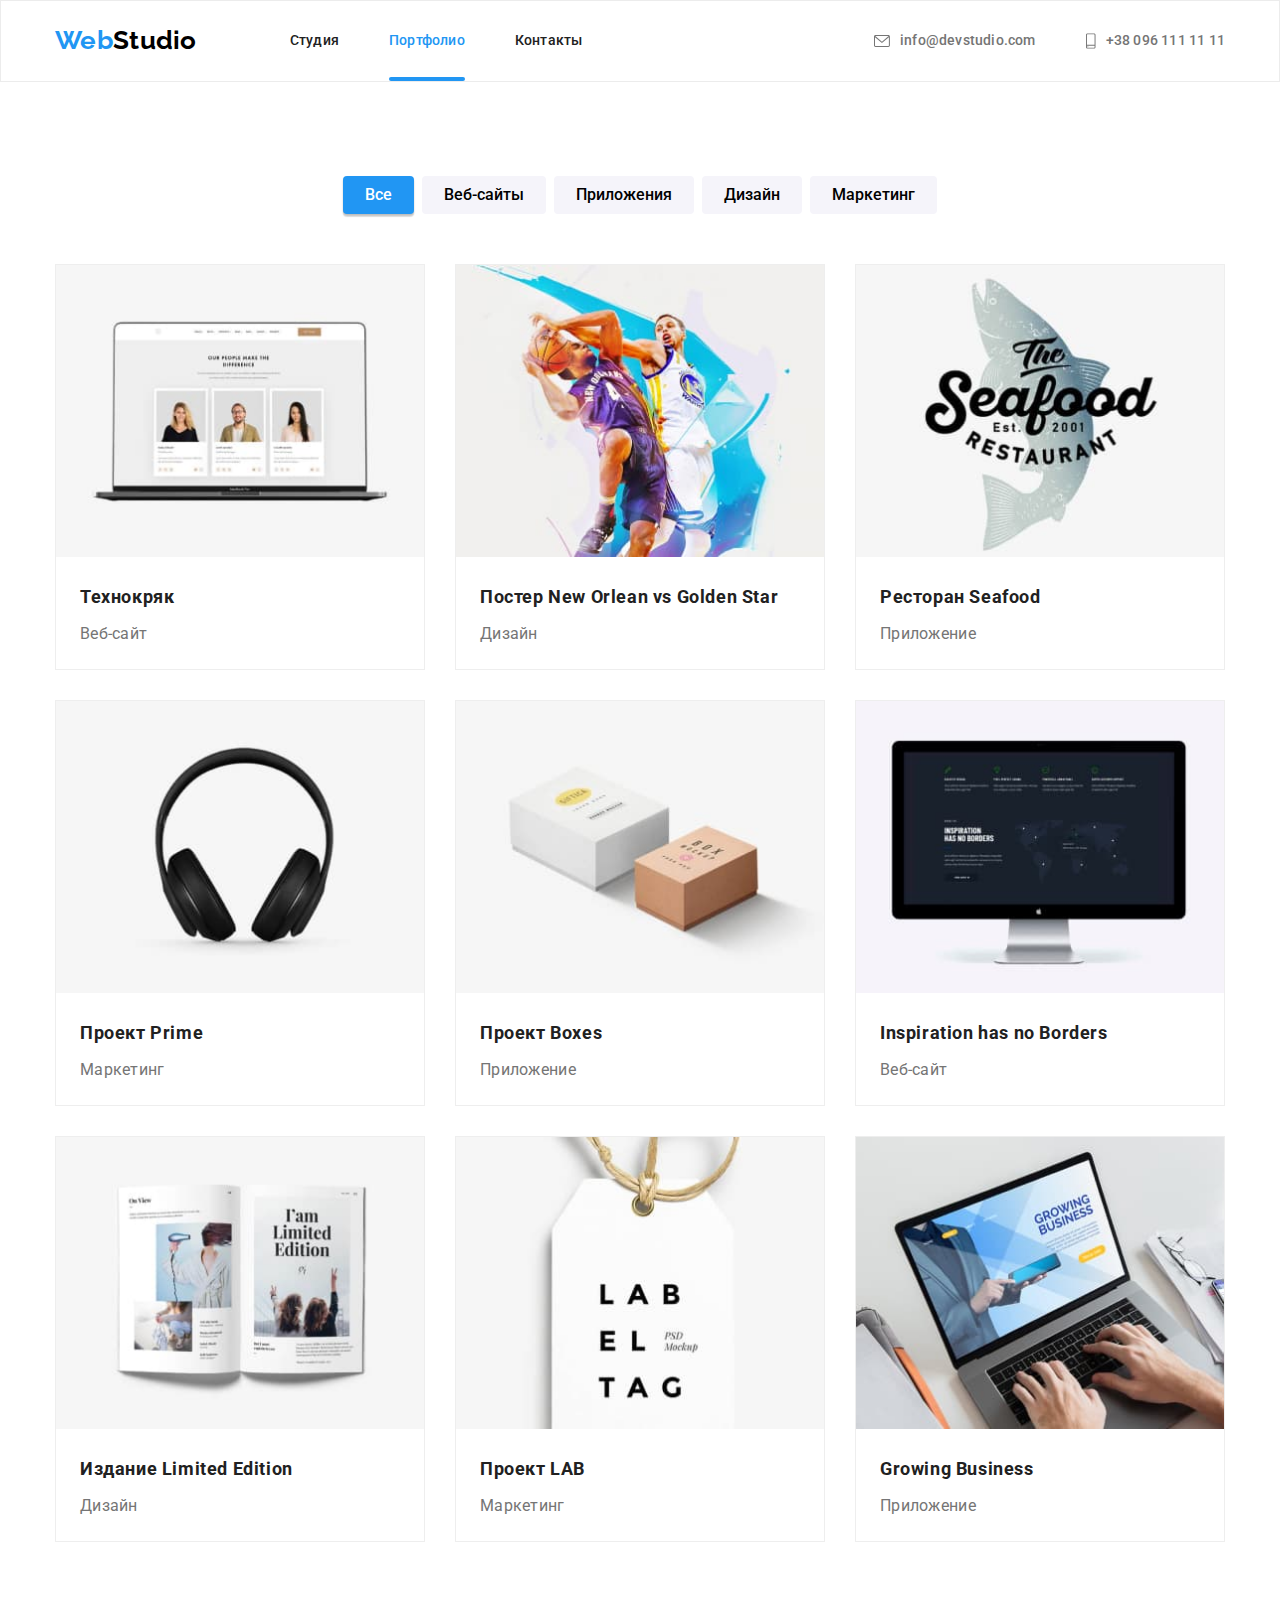
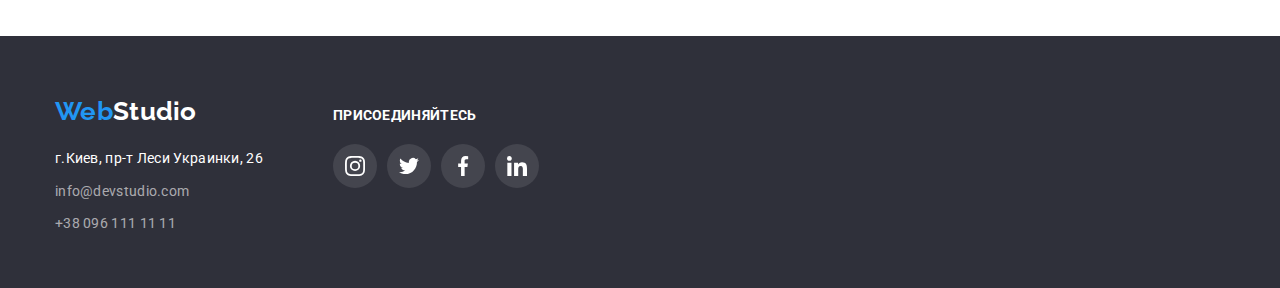
==== portfolio.html @ ea924562 "copy files" ====
<!DOCTYPE html>
<html lang="ru">
<head>
    <meta charset="UTF-8">
    <meta http-equiv="X-UA-Compatible" content="IE=edge">
    <meta name="viewport" content="width=device-width, initial-scale=1.0">
    <link rel="preconnect" href="https://fonts.googleapis.com">
    <link rel="preconnect" href="https://fonts.gstatic.com" crossorigin>
    <link href="https://fonts.googleapis.com/css2?family=Raleway:wght@700&family=Roboto:wght@400;500;700;900&display=swap" rel="stylesheet">
    <link rel="stylesheet" href="https://cdnjs.cloudflare.com/ajax/libs/modern-normalize/1.1.0/modern-normalize.min.css">
    <link rel="stylesheet" href="./css/styles.css">
    <title>Document</title>
</head>
<body>
    <!--Хедер-->
  <header class="header border">
    <div class="container">
      <nav class="header-nav">
        <a class="header-logo" lang="en" href="./index.html"> <span class="logo-part">Web</span>Studio</a>
        <ul class="header-list">
          <li class="item"><a class="header-link" href="./index.html">Студия</a></li>
          <li class="item"><a class="header-link current" href="./portfolio.html">Портфолио</a></li>
          <li class="item"><a class="header-link" href="">Контакты</a></li>
        </ul>
      </nav>
      <ul class="header-list-contact">
        <li class="item">
          <a class="header-contact" href="mailto:info@devstudio.com">
            <svg class="header-icon" width="16" height="12">
              <use href="./images/icons.svg#iconenvelope"></use>
            </svg>
            info@devstudio.com
          </a>
        </li>
        <li class="item">
          <a class="header-contact" href="tel:+380961111111">
            <svg class="header-icon" width="10" height="16">
              <use href="./images/icons.svg#iconsmartphone"></use>
            </svg>
            +38 096 111 11 11
          </a>
        </li>
      </ul>
    </div>
  </header>
  <main>
    <section class="portfolio section">
      <div class="container">
        <ul class="portfolio-list">
          <li class="item">
            <button class="portfolio-button btn-current" type="button">Все</button>
          </li>
          <li class="item">
            <button class="portfolio-button" type="button">Веб-сайты</button>
          </li>
          <li class="item">
            <button class="portfolio-button" type="button">Приложения</button>
          </li>
          <li class="item">
            <button class="portfolio-button" type="button">Дизайн</button>
          </li>
          <li class="item">
            <button class="portfolio-button" type="button">Маркетинг</button>
          </li>
        </ul>
        <ul class="flex-container">
          <li class="portfolio-project">
            <div class="portfolio-img">
              <img src="./images/img-8.jpg" alt="ноутбук с открытым сайтом" width="370" height="294">
              <div class="text">
                <p>Ресурс предлагает комплексные предложения с разным уровнем функционала и сервисов. Все это позволит посетителю получить исчерпывающие сведения о компании или частном лице.</p>
              </div>
            </div>
            <div class="project-card">
              <h2 class="portfolio-project-name">Технокряк</h2>
              <p class="portfolio-project-type">Веб-сайт</p>
            </div>
          </li>
          <li class="portfolio-project">
            <div class="portfolio-img">
              <img src="./images/img-9.jpg" alt="ноутбук с открытым сайтом" width="370" height="294">
              <div class="text">
                <p>Ресурс предлагает комплексные предложения с разным уровнем функционала и сервисов. Все это позволит посетителю
                  получить исчерпывающие сведения о компании или частном лице.</p>
              </div>
            </div>
            <div class="project-card">
              <h2 class="portfolio-project-name">Постер New Orlean vs Golden Star</h2>
              <p class="portfolio-project-type">Дизайн</p>
            </div>
          </li>
          <li class="portfolio-project">
            <div class="portfolio-img">
              <img src="./images/img-10.jpg" alt="ноутбук с открытым сайтом" width="370" height="294">
              <div class="text">
                <p>Ресурс предлагает комплексные предложения с разным уровнем функционала и сервисов. Все это позволит посетителю
                  получить исчерпывающие сведения о компании или частном лице.</p>
              </div>
            </div>
            <div class="project-card">
              <h2 class="portfolio-project-name">Ресторан Seafood</h2>
              <p class="portfolio-project-type">Приложение</p>
            </div>
          </li>
          <li class="portfolio-project">
            <div class="portfolio-img">
              <img src="./images/img-11.jpg" alt="ноутбук с открытым сайтом" width="370" height="294">
              <div class="text">
                <p>Ресурс предлагает комплексные предложения с разным уровнем функционала и сервисов. Все это позволит посетителю
                  получить исчерпывающие сведения о компании или частном лице.</p>
              </div>
            </div>
            <div class="project-card">
              <h2 class="portfolio-project-name">Проект Prime</h2>
              <p class="portfolio-project-type">Маркетинг</p>
            </div>
          </li>
          <li class="portfolio-project">
            <div class="portfolio-img">
              <img src="./images/img-12.jpg" alt="ноутбук с открытым сайтом" width="370" height="294">
              <div class="text">
                <p>Ресурс предлагает комплексные предложения с разным уровнем функционала и сервисов. Все это позволит посетителю
                  получить исчерпывающие сведения о компании или частном лице.</p>
              </div>
            </div>
            <div class="project-card">
              <h2 class="portfolio-project-name">Проект Boxes</h2>
              <p class="portfolio-project-type">Приложение</p>
            </div>
          </li>
          <li class="portfolio-project">
            <div class="portfolio-img">
              <img src="./images/img-13.jpg" alt="ноутбук с открытым сайтом" width="370" height="294">
              <div class="text">
                <p>Ресурс предлагает комплексные предложения с разным уровнем функционала и сервисов. Все это позволит посетителю
                  получить исчерпывающие сведения о компании или частном лице.</p>
              </div>
            </div>
            <div class="project-card">
              <h2 class="portfolio-project-name">Inspiration has no Borders</h2>
              <p class="portfolio-project-type">Веб-сайт</p>
            </div>
          </li>
          <li class="portfolio-project">
            <div class="portfolio-img">
              <img src="./images/img-14.jpg" alt="ноутбук с открытым сайтом" width="370" height="294">
              <div class="text">
                <p>Ресурс предлагает комплексные предложения с разным уровнем функционала и сервисов. Все это позволит посетителю
                  получить исчерпывающие сведения о компании или частном лице.</p>
              </div>
            </div>
            <div class="project-card">
              <h2 class="portfolio-project-name">Издание Limited Edition</h2>
              <p class="portfolio-project-type">Дизайн</p>
            </div>
          </li>
          <li class="portfolio-project">
            <div class="portfolio-img">
              <img src="./images/img-15.jpg" alt="ноутбук с открытым сайтом" width="370" height="294">
              <div class="text">
                <p>Ресурс предлагает комплексные предложения с разным уровнем функционала и сервисов. Все это позволит посетителю
                  получить исчерпывающие сведения о компании или частном лице.</p>
              </div>
            </div>
            <div class="project-card">
              <h2 class="portfolio-project-name">Проект LAB</h2>
              <p class="portfolio-project-type">Маркетинг</p>
            </div>
          </li>
          <li class="portfolio-project">
            <div class="portfolio-img">
              <img src="./images/img-16.jpg" alt="ноутбук с открытым сайтом" width="370" height="294">
              <div class="text">
                <p>Ресурс предлагает комплексные предложения с разным уровнем функционала и сервисов. Все это позволит посетителю
                  получить исчерпывающие сведения о компании или частном лице.</p>
              </div>
            </div>
            <div class="project-card">
              <h2 class="portfolio-project-name">Growing Business</h2>
              <p class="portfolio-project-type">Приложение</p>
            </div>
          </li>
        </ul>
      </div>     
    </section>
  </main>
    <!--Футер-->
  <footer class="footer">
    <div class="container">
      <div>
        <a class="footer-logo" lang="en" href="./index.html"> <span class="logo-part">Web</span>Studio</a>
        <address>
          <ul class="footer-list">
            <li class="item">
              <a class="footer-adress" href="https://goo.gl/maps/x8rfosM5Hry5HzXB7" target="_blank"
                rel="noopener noreferrer">г.Киев, пр-т Леси Украинки, 26</a>
            </li>
            <li class="item">
              <a class="footer-contact" lang="en" href="mailto:info@devstudio.com">info@devstudio.com</a>
            </li>
            <li class="item">
              <a class="footer-contact" href="tel:+380961111111">+38 096 111 11 11</a>
            </li>
          </ul>
        </address>
      </div>
      <div class="footer-social">
        <p class="social-title">присоединяйтесь</p>
        <ul class="social-list">
          <li class="item">
            <a class="social-link" href="">
              <svg class="social-icon" height="20" width="20">
                <use href="./images/icons.svg#iconinstagram"></use>
              </svg>
            </a>
          </li>
          <li class="item">
            <a class="social-link" href="">
              <svg class="social-icon" height="20" width="20">
                <use href="./images/icons.svg#icontwitter"></use>
              </svg>
            </a>
          </li>
          <li class="item">
            <a class="social-link" href="">
              <svg class="social-icon" height="20" width="20">
                <use href="./images/icons.svg#iconfacebook"></use>
              </svg>
            </a>
          </li>
          <li class="item">
            <a class="social-link" href="">
              <svg class="social-icon" height="20" width="20">
                <use href="./images/icons.svg#iconlinkedin"></use>
              </svg>
            </a>
          </li>
        </ul>
      </div>
    </div>
  </footer>
</body>
</html>
---- css/styles.css ----
:root {
  --first-text-color: #757575;
  --second-text-color: #212121;
  --third-text-color: #fff;
  --accent-color: #2196F3;
  --logo-color: #000;
  --background-color: #2F303A;

}
body {
  font-family: 'Roboto', sans-serif;
  font-size: 14px;
  letter-spacing: .3px;
  color: var(--first-text-color);
}
html {
  box-sizing: border-box;
}

*,
*::before,
*::after {
  box-sizing: inherit;
}

h1,
h2,
h3,
p,
ul {
  margin-top: 0;
  margin-bottom: 0;
}

.container {
width: 1200px;
margin-left: auto;
margin-right: auto;
padding-left: 15px;
padding-right: 15px; 
}
/*header*/

.header .container {
  height: 80px;
  align-items: center;
  display: flex;
}
.border {
  border: 1px solid #ECECEC;
}
.header-nav {
  align-items: center;
  display: flex;
}
.header-logo {
  padding-top: 24px;
  padding-bottom: 24px;
  font-family: 'Raleway', sans-serif;
  font-weight: 700;
  font-size: 26px;
  line-height: 1.2;
  text-decoration: none;
  color: var(--logo-color);
}
.header-logo:focus {
  color: var(--logo-color);
}
.logo-part {
  color: var(--accent-color);
}
.header-list {  
  margin-left: 93px;
  padding: 0;
  display: flex;
  list-style: none;
  color: var(--second-text-color);
}
.header-list .item + .item {
  margin-left: 50px;
}
.current::after {
  position: absolute;
  left: 0;
  bottom: 0;
  display: block; 
  content: '';
  height: 4px;
  width: 100%;
  border-radius: 2px;
  background-color: #2196F3;
}
.header-list .current {
  color: var(--accent-color);
}
.header-link {
  position: relative;
  display: block;
  padding-top: 32px;
  padding-bottom: 33px;
  font-weight: 500;
  line-height: 1.14;
  letter-spacing: .2px;
  text-decoration: none;
  color: var(--second-text-color);
  transition: color 250ms cubic-bezier(0.4, 0, 0.2, 1);
}
.header-link:hover,
.header-link:focus {
  
  color: var(--accent-color);
}
.header-list-contact {
  display: flex;
  padding: 0;
  margin-left: auto;
  font-weight: 500;
  line-height: 1.14;
  letter-spacing: .2px;
  list-style: none;
}
.header-list-contact .item + .item {
  margin-left: 50px;
}
.header-contact {
  display: flex;
  justify-content: center;
  align-items: center;
  padding: 30px 0;
  text-decoration: none;
  color: var(--first-text-color);
  transition: color 250ms cubic-bezier(0.4, 0, 0.2, 1);
}
.header-contact:hover,
.header-contact:focus {
  fill: var(--accent-color);
  color: var(--accent-color);
}
.header-icon {
  fill: currentColor;
  margin-right: 10px;
}

/*Footer*/

.footer {
  padding-bottom: 60px;
  padding-top: 60px;
  height: 252px;
  color: var(--third-text-color);
  background-color: var(--background-color);
}
.footer-logo {
  display: inline-block;
  padding-bottom: 20px;
  font-family: 'Raleway', sans-serif;
  font-weight: 700;
  font-size: 26px;
  line-height: 1.19;
  text-decoration: none;
  color: var(--third-text-color);
}

.footer-list {
  padding: 0;
  list-style: none;
}
.footer-list .item + .item {
  padding-top: 9px;
}
.footer-adress {
  font-style: normal;
  line-height: 1.71;
  text-decoration: none;
  color: var(--third-text-color);
}

.footer-contact {
  font-style: normal;
  line-height: 1.71;
  text-decoration: none;
  color: rgb(255, 255, 255, .6);
  transition: color 250ms cubic-bezier(0.4, 0, 0.2, 1);
  
}

.footer-contact:hover,
.footer-contact:focus {
  color: var(--accent-color);
}
.footer .container {
  display: flex;
  align-items: baseline;
}
.footer-social {
  margin-left: 70px;
}
.social-list {
  padding: 0;
  display: flex;
  list-style: none;
}
.social-list .item + .item {
  margin-left: 10px;
}
.social-title {
  margin-bottom: 20px;
  font-weight: 700;
  line-height: 1.14;
  text-transform: uppercase;
}
.social-link {
  display: flex;
  justify-content: center;
  align-items: center;
  padding: 0;
  border: 0;
  width: 44px;
  height: 44px;
  cursor: pointer;
  color: #ececec;
  border-radius: 50%;
  background-color: rgba(255, 255, 255, 0.1);
  transition: background-color 250ms cubic-bezier(0.4, 0, 0.2, 1);
}
.social-link:hover,
.social-link:focus {
  background-color: #2196f3;
}
.social-icon {
  fill: #fff;
  height: 20px;
  width: 20px;
}



/*main index.html*/

.hero {
  margin-left: auto;
  margin-right: auto;
  background-color: #C4C4C4;
}
.overlay {
  max-width: 1600px;
  height: 600px;
  background-image: linear-gradient(to right,
  rgba(47, 48, 58, 0.4),
  rgba(47, 48, 58, 0.4)),
  url(../images/Img-hero.jpg);
  background-position: center;
  background-size: cover;
  background-repeat: no-repeat;
}
.hero-content {
  padding: 200px 0;
  text-align: center;
}
.hero-title {
  max-width: 650px;
  font-weight: 900;
  font-size: 44px;
  line-height: 1.36;
  text-align: center;
  letter-spacing: .6px;
  text-transform: uppercase;
  color: var(--third-text-color);
  margin: 0 auto;
  margin-bottom: 30px;
}
.hero-button {
  padding: 10px 32px;
  border: 0;
  border-radius: 4px;
  font-family: inherit;
  font-weight: 700;
  font-size: 16px;
  line-height: 1.87;
  letter-spacing: .6px;
  cursor: pointer;
  color: var(--third-text-color);
  background-color: var(--accent-color);
  transition: background-color 250ms cubic-bezier(0.4, 0, 0.2, 1);
}
.hero-button:hover,
.hero-button:focus {
  background-color: #188CE8;
}
.section {
  padding: 94px 0;
}
.about {
  padding-bottom: 0;
}
.peculiarities {
  color: transparent;
}
.peculiarities-pic {
  display: flex;
  justify-content: center;
  align-items: center;
  margin-bottom: 30px;
  border: 0;
  width: 270px;
  height: 120px;
  border-radius: 4px;
  background-color: #f5f4fa;
}
.perculiarities-icon {
  height: 70px;
  width: 70px;
}
.peculiarities-list {
  padding: 0;
  display: flex;
  list-style: none;
}
.peculiarities-list .item + .item {
  margin-left: 30px;
}
.peculiarities-header {
  margin-bottom: 10px;
  font-weight: 700;
  line-height: 1.14;
  letter-spacing: .2px;
  text-transform: uppercase;
  color: var(--second-text-color);
}
.peculiarities-text {
  line-height: 1.71;
}
.work-header {
  margin-bottom: 50px;
  font-weight: 700;
  font-size: 36px;
  line-height: 1.16;
  text-align: center;
  color: var(--second-text-color);
}
.section-work-list {
  display: flex;
  padding: 0;
  list-style: none;
}
.work-text {
  position:absolute;
  left: 0;
  bottom: 0;
  display: flex;
  width: 100%;
  height: 70px;
  justify-content: center;
  align-items: center;
  font-weight: 700;
  font-size: 14px;
  line-height: 16px;
  text-transform: uppercase;
  color: #ffffff;
  background-color: rgba(47, 48, 58, 0.8);
}
.item>img {
  display: block;
  object-fit: contain;
}
.section-work-list .item {
  position: relative;
}
.section-work-list .item + .item {
  margin-left: 30px;
}
.bg-style {
  background-color: #F5F4FA;
}
.team-header {
  margin-bottom: 50px;
  font-weight: 700;
  font-size: 36px;
  line-height: 1.16;
  text-align: center;
  color: var(--second-text-color);
}
.team-list {
  padding: 0;
  display: flex;
  list-style: none;
}
.team-list>.item {
  width: 270px;
  margin-right: 30px;
  background-color: var(--third-text-color);
  border-radius: 0px 0px 4px 4px;
  box-shadow: 0px 1px 3px rgba(0, 0, 0, 0.12), 0px 1px 1px rgba(0, 0, 0, 0.14), 0px 2px 1px rgba(0, 0, 0, 0.2);
}
.team-card {
  padding-top: 30px;
  padding-bottom: 30px;
}
.team-social-list {
  display: flex;
  justify-content: center;
  list-style: none;
  padding: 0;


}
.team-social-list .item + .item {
  margin-left: 10px;
}
.team-link {
  display: flex;
  justify-content: center;
  align-items: center;
  padding: 0;
  border: 0;
  width: 44px;
  height: 44px;
  cursor: pointer;
  color: #AFB1B8;
  border-radius: 50%;
  transition: color 250ms cubic-bezier(0.4, 0, 0.2, 1),
  background-color 250ms cubic-bezier(0.4, 0, 0.2, 1);
}

.team-link:hover,
.team-link:focus {
  color: white;
  background-color: #2196F3;
}
.team-icon {
  fill: currentColor;
}
.team-name {
  margin-bottom: 10px;
  font-weight: 500;
  font-size: 16px;
  line-height: 1.19;
  text-align: center;
  color: var(--second-text-color);
}
.team-position {
  margin-bottom: 16px;
  font-size: 16px;
  line-height: 1.19;
  text-align: center;
}
.clients {
  margin-left: auto;
  margin-right: auto;
  
}
.client-header {
  margin-bottom: 50px;
  font-weight: 700;
  font-size: 36px;
  line-height: 1.17;
  text-align: center;
  color: var(--second-text-color);
}
.client-list {
  align-items: center;
  display: flex;
  list-style: none;
}
.client-link {
  display: flex;
  justify-content: center;
  align-items: center;
  height: 92px;
  width: 170px;
  color: #AFB1B8;
  border: 1px solid #AFB1B8;
  transition: color 250ms cubic-bezier(0.4, 0, 0.2, 1), border 250ms cubic-bezier(0.4, 0, 0.2, 1);
  border-radius: 4px
}
.client-link:hover,
.client-link:focus {
  color: #188CE8;
  border: 1px solid #2196F3;
}
.client-list .item + .item {
  margin-left: 30px;
}
.clients-icon {
  fill: currentColor;
}
.backdrop {
  position: fixed;
  top: 0;
  left: 0;
  width: 100%;
  height: 100%;
  background-color: rgba(0, 0, 0, 0.2);
  opacity: 1;
  transition: opacity 250ms cubic-bezier(0.4, 0, 0.2, 1);
}
.backdrop.is-hidden {
  opacity: 0;
  pointer-events: none;
}
.backdrop.is-hidden .modal {
  transform:translate(-50%, -50%) scale(0.25);
}
.modal {
  position: absolute;
  top: 50%;
  left: 50%;
  transform: translate(-50%, -50%) scale(1);
  min-height: 581px;
  min-width: 528px;
  border-radius: 4px;
  box-shadow: 0px 1px 3px rgba(0, 0, 0, 0.12), 0px 1px 1px rgba(0, 0, 0, 0.14), 0px 2px 1px rgba(0, 0, 0, 0.2);
  background-color: #ffffff; 
  transition: transform 250ms cubic-bezier(0.4, 0, 0.2, 1); 
}
.modal-btn {
  display: flex;
  margin-top: 8px;
  margin-right: 8px;
  margin-left: auto;
  height: 30px;
  width: 30px;
  justify-content: center;
  align-items: center;
  cursor: pointer;
  background-color: #ffffff;
  border: 1px solid rgba(0, 0, 0, 0.1);
  border-radius: 50%;
}

/*main portfolio.html*/

.border {
  border: 1px solid #ececec;
}
.portfolio-title {
  color: var(--third-text-color);
}
.container .portfolio-list {
  display: flex;
  justify-content: center;
}

.portfolio-list {
  margin-bottom: 50px;
  padding: 0;
}
.portfolio-list .item {
  list-style: none;
}
.portfolio-list .item + .item {
  margin-left: 8px;
}
.portfolio-button {
  padding: 6px 22px;
  border: 0;
  font-family: inherit;
  font-weight: 500;
  font-size: 16px;
  line-height: 1.62;
  cursor: pointer;
  border-radius: 4px;
  background-color: #F5F4FA;
  transition: color 250ms cubic-bezier(0.4, 0, 0.2, 1), background-color 250ms cubic-bezier(0.4, 0, 0.2, 1), box-shadow 250ms cubic-bezier(0.4, 0, 0.2, 1);
}
.btn-current {
  box-shadow: 0px 3px 1px rgba(0, 0, 0, 0.1), 0px 1px 2px rgba(0, 0, 0, 0.08), 0px 2px 2px rgba(0, 0, 0, 0.12);
}
.portfolio-button:hover,
.portfolio-button:focus {
  background-color: var(--accent-color);
  color: var(--third-text-color);
  box-shadow: 0px 3px 1px rgba(0, 0, 0, 0.1), 0px 1px 2px rgba(0, 0, 0, 0.08), 0px 2px 2px rgba(0, 0, 0, 0.12);
}
.portfolio-button.btn-current {
  color: var(--third-text-color);
  background-color: var(--accent-color);
}
.flex-container {
  padding: 0;
  margin: -15px;
  display: flex;
  flex-wrap: wrap;
}
.portfolio-project {
  margin: 15px;
  width: 370px;
  border: 1px solid #eee;
  list-style: none;
  cursor: pointer;
  transition: box-shadow 250ms cubic-bezier(0.4, 0, 0.2, 1);
}
.portfolio-img {
  position: relative;
  overflow: hidden;
}
.portfolio-img>img {
  width: 100%;
  object-fit: contain;
  object-position: top right;
  display: block;
}
.portfolio-project:hover, 
.portfolio-project:focus {
  box-shadow: 0px 1px 1px rgba(0, 0, 0, 0.12), 0px 4px 4px rgba(0, 0, 0, 0.06), 1px 4px 6px rgba(0, 0, 0, 0.16);
  opacity: 1;
}
.project-card {
  padding-top: 20px;
  padding-bottom: 20px;
  padding-left: 24px;
  overflow: hidden;
  
}
.portfolio-project-type {
  font-size: 16px;
  line-height: 1.87;
  color: var(--first-text-color);
}
.portfolio-project-name {
  margin-bottom: 4px;
  font-weight: 700;
  font-size: 18px;
  line-height: 2;
  letter-spacing: .6px;
  color: var(--second-text-color);
}
.text {
  position: absolute;
  pointer-events: none;
  top: 0;
  left: 0;
  height: 294px;
  width: 100%;
  padding: 63px 24px;
  font-size: 18px;
  line-height: 1.56;
  color: #ffffff;
  background-color: rgba(33, 150, 243, 0.9);
  transform: translateY(calc(100%));
  transition: transform 250ms cubic-bezier(0.4, 0, 0.2, 1), 
  opacity 250ms cubic-bezier(0.4, 0, 0.2, 1);

}
.portfolio-project:hover .text {
  transform: translateY(calc(100% - 294px));
}
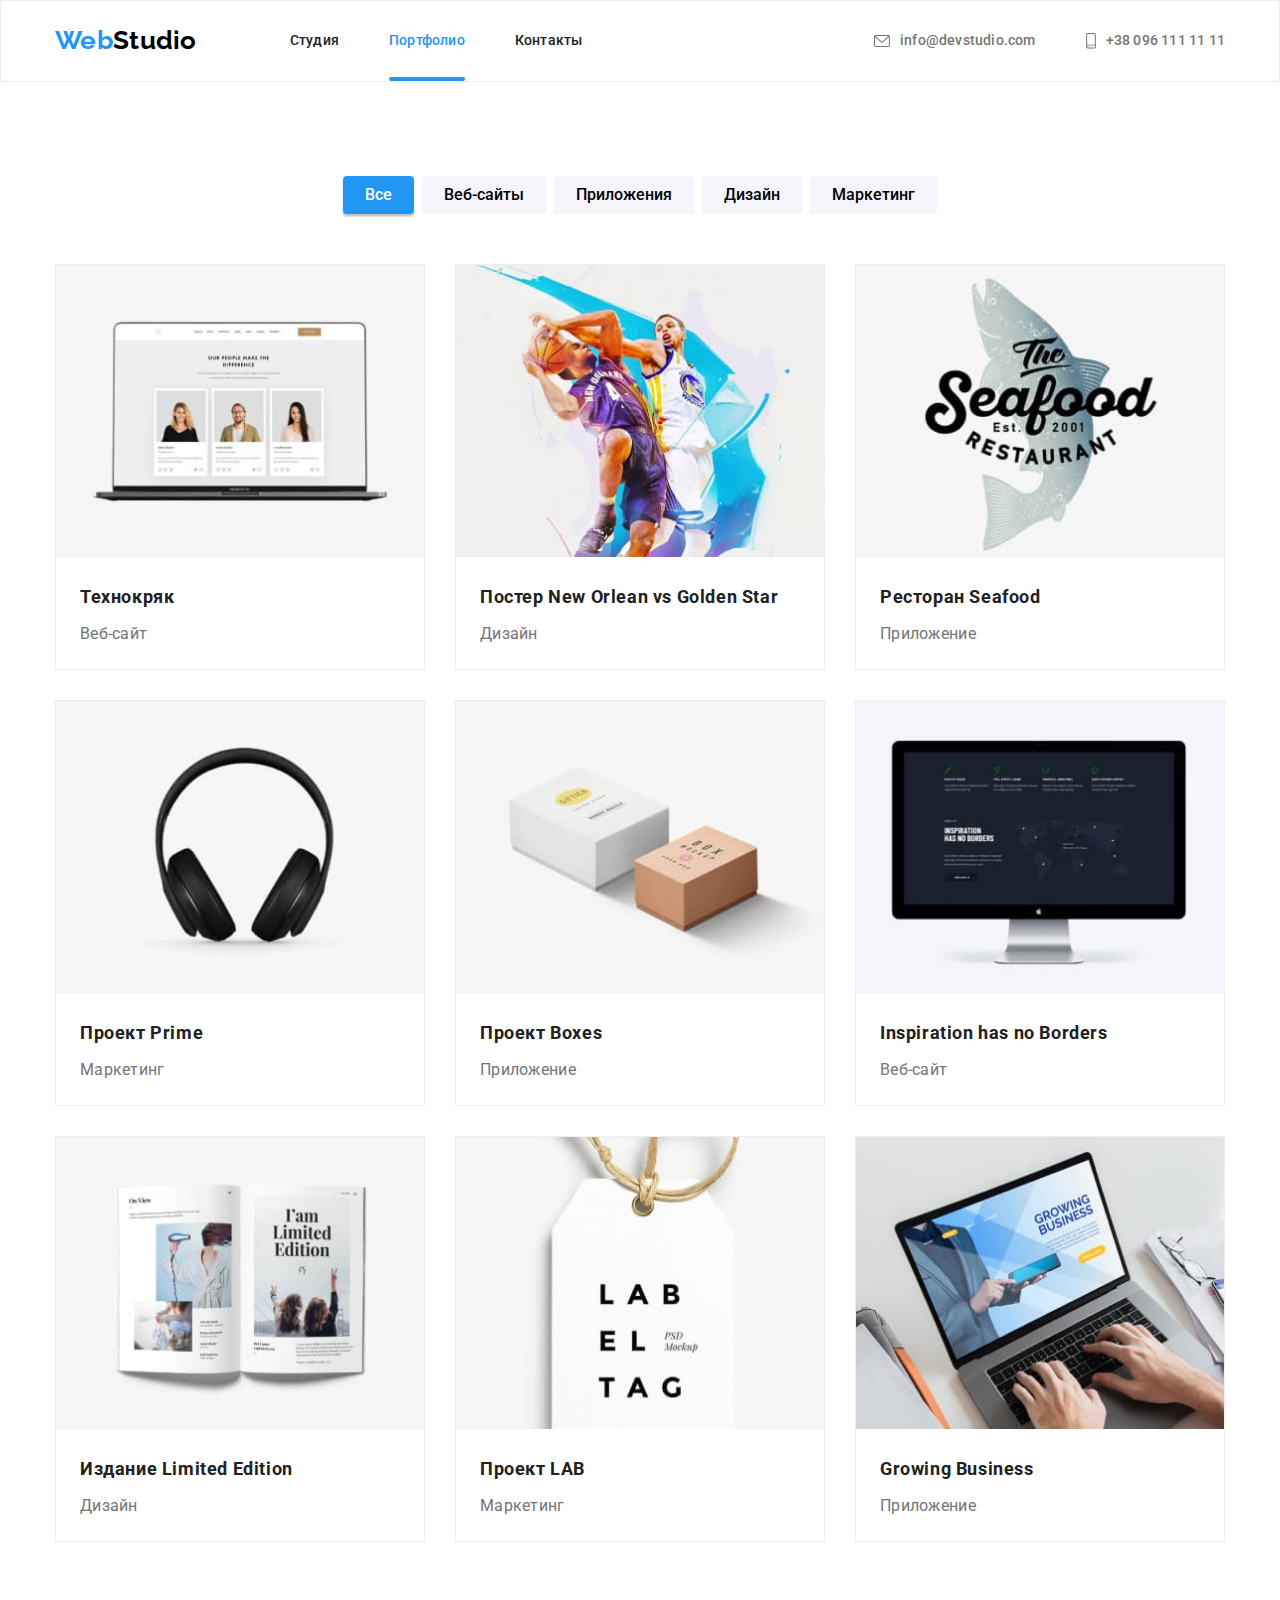
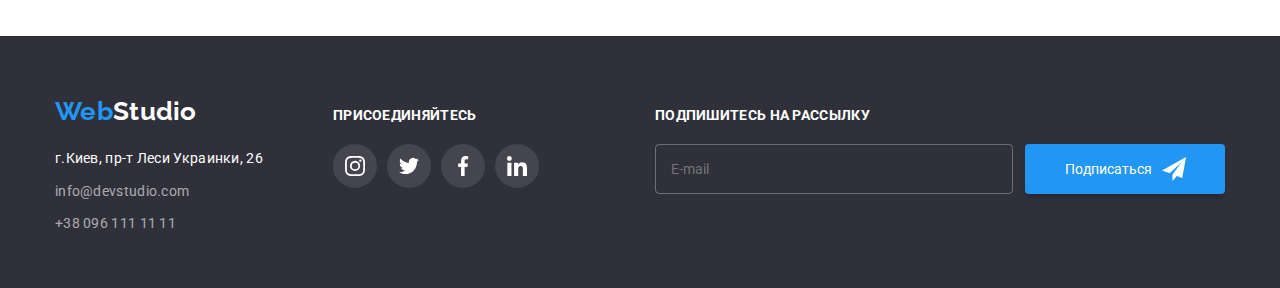
==== commit cc1117f8: "finish" ====
--- a/portfolio.html
+++ b/portfolio.html
@@ -237,6 +237,20 @@
           </li>
         </ul>
       </div>
+      <div class="footer-mailing">
+        <p class="social-title">подпишитесь на рассылку</p>
+        <form class="footer-form">
+          <label for="subscribe">
+            <input class="footer-email" type="email" name="mail" id="subscribe" placeholder="E-mail">
+          </label>
+          <button class="footer-btn" type="submit">
+            Подписаться
+            <svg width="24" height="24">
+              <use href="./images/icons.svg#iconsend"></use>
+            </svg>
+          </button>
+        </form>
+      </div>
     </div>
   </footer>
 </body>
--- a/css/styles.css
+++ b/css/styles.css
@@ -232,6 +232,41 @@
   height: 20px;
   width: 20px;
 }
+.footer-mailing {
+  margin-left: auto;
+}
+.footer-email {
+  width: 358px;
+  padding: 16px 15px;
+  margin-right: 12px;
+  outline: 0;
+  color: white;
+  border: 1px solid rgba(255, 255, 255, 0.3);
+  border-radius: 4px;
+  background: 0;
+}
+.footer-btn {
+  display: flex;
+  justify-content: center;
+  align-items: center;
+  height: 50px;
+  width: 200px;
+  border: 0;
+  box-shadow: 0px 4px 4px rgba(0, 0, 0, 0.15);
+  border-radius: 4px;
+  color: #ffffff;
+  background-color: #2196F3;
+}
+.footer-btn svg {
+  margin-left: 10px;
+  fill: currentColor;
+}
+.footer-form {
+  display: flex;
+}
+.footer-form label {
+  display: flex;
+}
 
 
 
@@ -505,6 +540,8 @@
   position: absolute;
   top: 50%;
   left: 50%;
+  display: flex;
+  flex-direction: column;
   transform: translate(-50%, -50%) scale(1);
   min-height: 581px;
   min-width: 528px;
@@ -513,7 +550,10 @@
   background-color: #ffffff; 
   transition: transform 250ms cubic-bezier(0.4, 0, 0.2, 1); 
 }
-.modal-btn {
+.modal-btn-close {
+  position: absolute;
+  right: 0;
+  top: 0;
   display: flex;
   margin-top: 8px;
   margin-right: 8px;
@@ -524,9 +564,141 @@
   align-items: center;
   cursor: pointer;
   background-color: #ffffff;
+  color: #000000;
   border: 1px solid rgba(0, 0, 0, 0.1);
   border-radius: 50%;
-}
+  transition: color 250ms cubic-bezier(0.4, 0, 0.2, 1);
+}
+.modal-btn-close:hover,
+.modal-btn-close:focus {
+  color: #2196F3;
+}
+.modal-btn-close svg {
+  fill: currentColor;
+}
+.modal-content {
+  margin: 40px 40px;
+}
+.modal-title {
+  display: flex;
+  margin-bottom: 12px;
+  font-weight: 700;
+  font-size: 20px;
+  line-height: 1.15;
+  justify-content: center;
+  color: #212121;
+} 
+.modal-icon {
+  position: absolute;
+  left: 12px;
+  top: 50%;
+  fill: currentColor;
+  transition: color 250ms cubic-bezier(0.4, 0, 0.2, 1);
+}
+.form-label {
+  position: relative;
+  display: flex;
+  flex-direction: column;
+  margin-top: 10px;
+  margin-bottom: 4px;
+  font-size: 12px;
+  line-height: 14px;
+  letter-spacing: 0.1px;
+  color: var(--second-text-color);
+}
+.form-input {
+  margin-top: 4px;
+  padding-left: 42px;
+  width: 448px;
+  height: 40px;
+  border: 1px solid rgba(33, 33, 33, 0.2);
+  outline: 0;
+  border-radius: 4px;
+  transition: border 250ms cubic-bezier(0.4, 0, 0.2, 1);
+}
+.form-input:focus + .modal-icon {
+  color: #2196F3;
+}
+.form-input:focus-within {
+  border: 1px solid #2196F3;
+}
+.form-field input[type='checkbox'] {
+  margin-right: 8px;
+  height: 15px;
+  width: 16px;
+}
+.form-textarea {
+  padding: 12px 16px;
+  height: 120px;
+  margin-top: 4px;
+  margin-bottom: 20px;
+  border: 1px solid rgba(33, 33, 33, 0.2);
+  outline: 0;
+  border-radius: 4px;
+  resize: none;
+  transition: border 250ms cubic-bezier(0.4, 0, 0.2, 1);
+}
+.form-textarea:focus-within,
+.form-textarea:focus  {
+  border: 1px solid #2196F3;
+}
+.checkbox {
+  position: absolute;
+  width: 1px;
+  height: 1px;
+  margin: -1px;
+  border: 0;
+  padding: 0;
+  clip: rect(0 0 0 0 );
+  overflow: hidden;
+}
+.form-checkbox {
+  display: flex;
+  justify-content: center;
+  align-items: center;
+  line-height: 1.71;
+  margin-bottom: 30px;
+  margin-top: 20px;
+}
+.checkbox-icon {
+  display: inline-block;
+  margin-right: 8px;
+  height: 15px;
+  width: 16px;
+  border: 2px solid #212121;
+  border-radius: 4px;
+  transition: background-color 250ms cubic-bezier(0.4, 0, 0.2, 1),
+  border-color 250ms cubic-bezier(0.4, 0, 0.2, 1);
+}
+.checkbox:checked + .checkbox-icon {
+  border-color: #2196F3;
+  background-image: url(../images/check.svg);
+  background-size: contain;
+  background-color: #2196F3;
+  background-origin: border-box;
+}
+.contract {
+  margin-left: 3px;
+}
+.submit-btn {
+  display: block;
+  margin-left: auto;
+  margin-right: auto;
+  width: 200px;
+  height: 50px;
+  border: 0;
+  cursor: pointer;
+  box-shadow: 0px 4px 4px rgba(0, 0, 0, 0.15);
+  border-radius: 4px;
+  color: #ffffff;
+  background-color: #2196F3;
+  transition: background-color 250ms cubic-bezier(0.4, 0, 0.2, 1);
+}
+.submit-btn:hover {
+    background-color: #188CE8;
+}
+
+
 
 /*main portfolio.html*/
 
